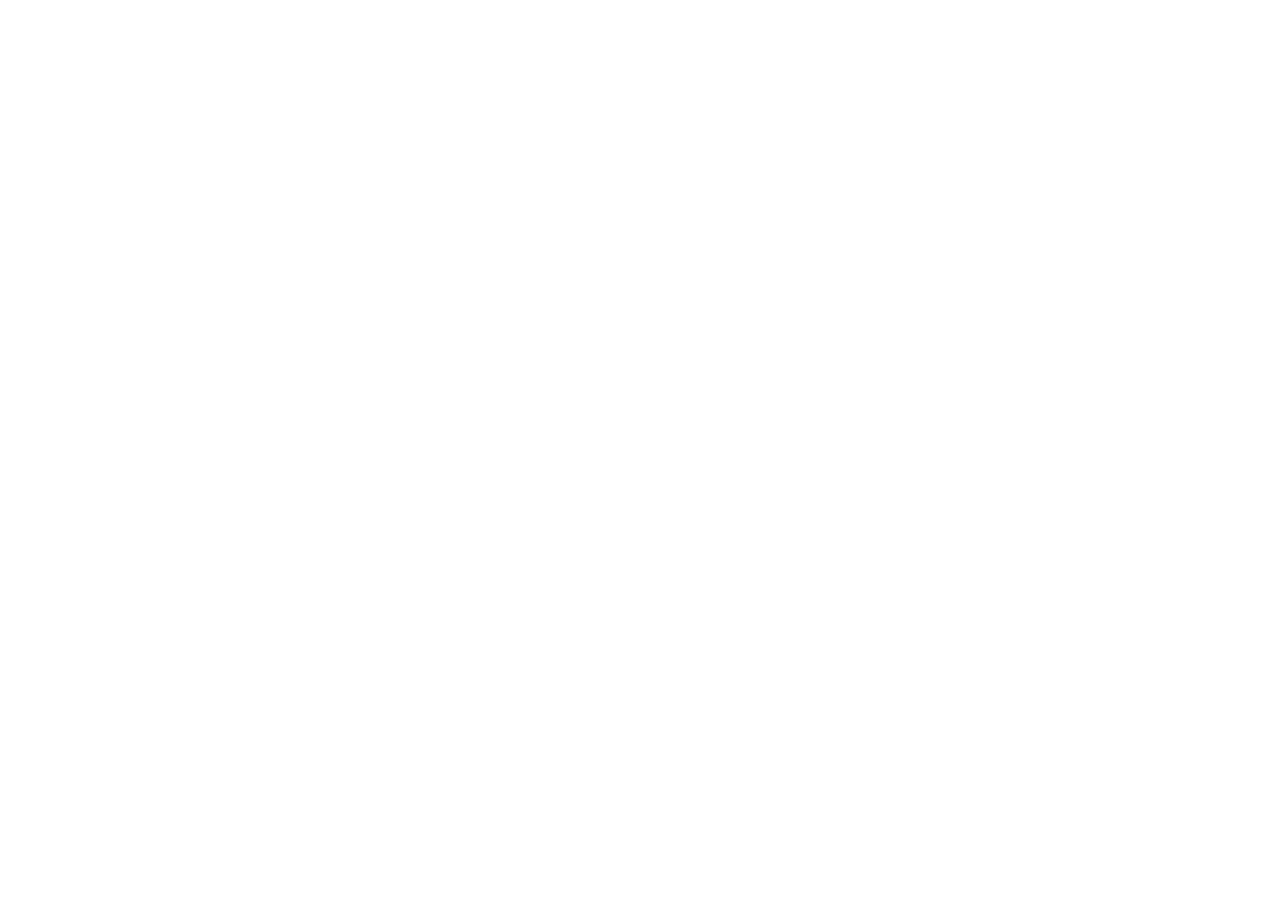
==== alan-web-with-poor-focus/index.html @ b879219f "add projects and new folder structure" ====
<!DOCTYPE html>
<html lang="en">
<head>
    <meta charset="UTF-8">
    <meta http-equiv="X-UA-Compatible" content="IE=edge">
    <meta name="viewport" content="width=device-width, initial-scale=1.0">
    <title>Imagine a website</title>
</head>
<body>
    
</body>
</html>
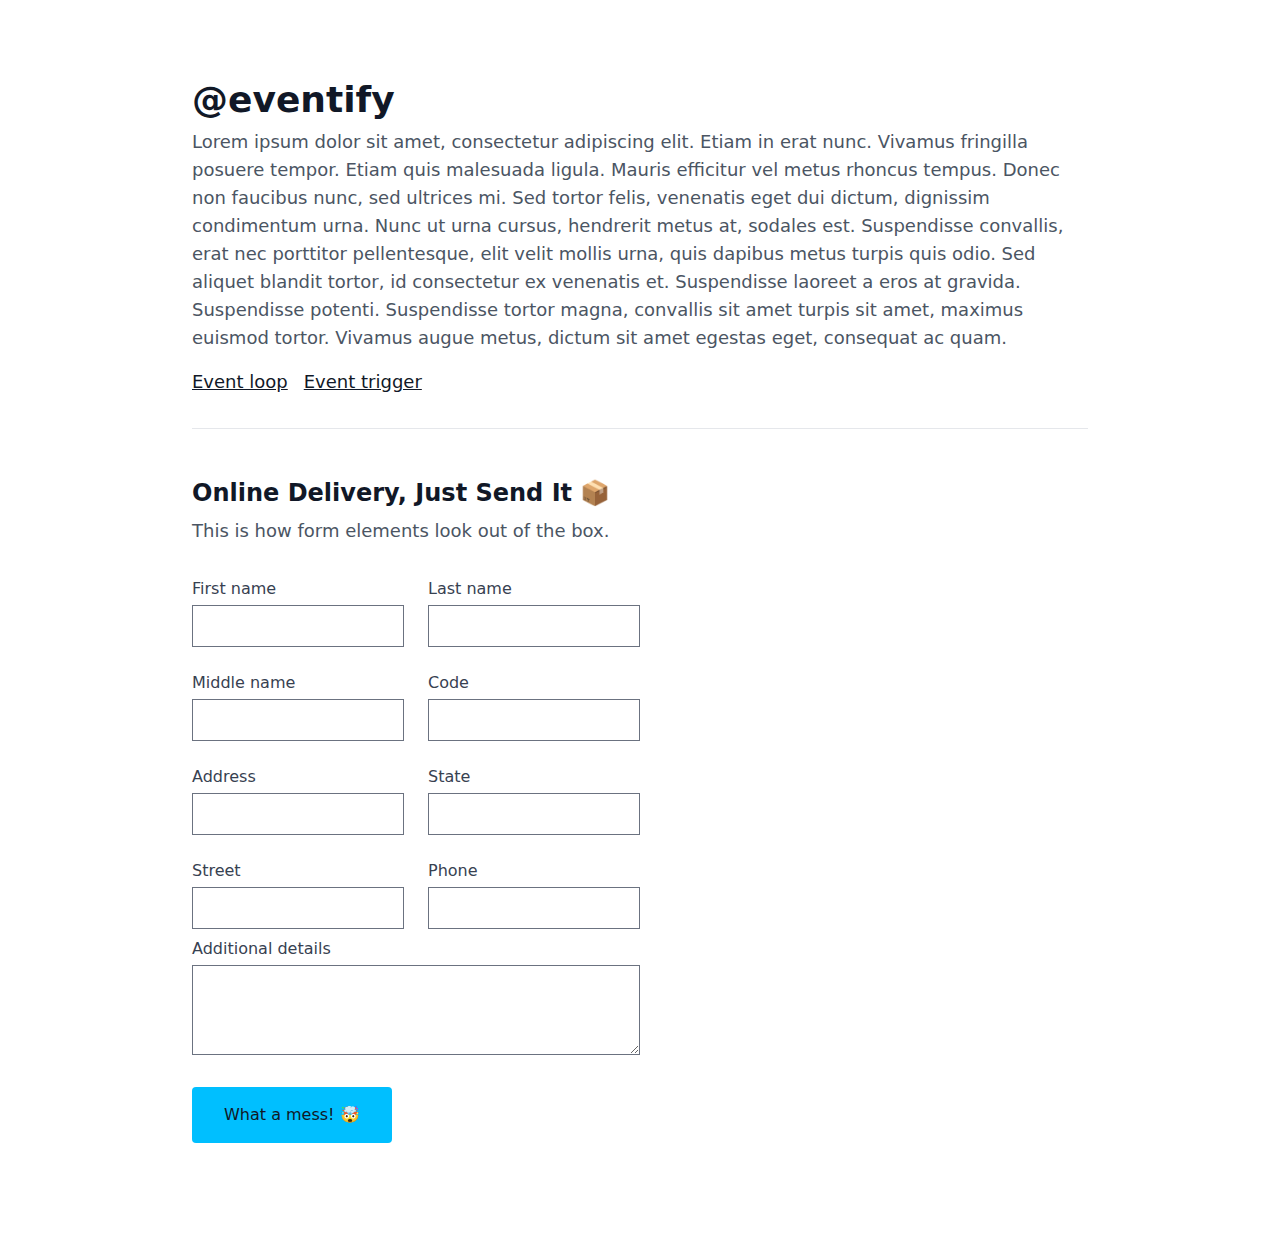
==== commit 71c63e07: "add alan-web-with-poor-focus v1" ====
--- a/alan-web-with-poor-focus/index.html
+++ b/alan-web-with-poor-focus/index.html
@@ -1,12 +1,88 @@
-<!DOCTYPE html>
-<html lang="en">
+<!doctype html>
+<html>
 <head>
-    <meta charset="UTF-8">
-    <meta http-equiv="X-UA-Compatible" content="IE=edge">
-    <meta name="viewport" content="width=device-width, initial-scale=1.0">
-    <title>Imagine a website</title>
+  <meta charset="UTF-8">
+  <meta name="viewport" content="width=device-width, initial-scale=1.0">
+  <link rel="stylesheet" href="tailwind.css">
+  <link rel="stylesheet" href="style.css">
 </head>
-<body>
-    
+<body data-new-gr-c-s-check-loaded="14.1087.0" data-gr-ext-installed="">
+    <div id="mainContentParent" class="antialiased text-gray-900 px-6">
+      <div class="max-w-xl mx-auto py-12 divide-y md:max-w-4xl">
+        <div class="py-8">
+          <h1 class="text-4xl font-bold">@eventify</h1>
+          <p class="mt-2 text-lg text-gray-600">
+            Lorem ipsum dolor sit amet, consectetur adipiscing elit. Etiam in erat nunc. Vivamus fringilla posuere tempor. Etiam quis malesuada ligula. Mauris efficitur vel metus rhoncus tempus. Donec non faucibus nunc, sed ultrices mi. Sed tortor felis, venenatis eget dui dictum, dignissim condimentum urna. Nunc ut urna cursus, hendrerit metus at, sodales est. Suspendisse convallis, erat nec porttitor pellentesque, elit velit mollis urna, quis dapibus metus turpis quis odio. Sed aliquet blandit tortor, id consectetur ex venenatis et. Suspendisse laoreet a eros at gravida. Suspendisse potenti. Suspendisse tortor magna, convallis sit amet turpis sit amet, maximus euismod tortor. Vivamus augue metus, dictum sit amet egestas eget, consequat ac quam.
+          </p>
+          <div class="mt-4 flex space-x-4">
+            <a class="text-lg underline" href="#">Event loop</a>
+            <a class="text-lg underline" href="#">Event trigger</a>
+          </div>
+        </div>
+        <div class="py-12">
+          <h2 class="text-2xl font-bold">Online Delivery, Just Send It 📦</h2>
+          <p class="mt-2 text-lg text-gray-600">This is how form elements look out of the box.</p>
+          <div class="mt-8 max-w-md">
+            <div class="grid grid-cols-2 gap-6">
+              <label class="block">
+                <span class="text-gray-700">First name</span>
+                <input type="text" class="mt-1 block w-full" placeholder="" tabindex="1">
+              </label>
+              <label class="block">
+                <span class="text-gray-700">Last name</span>
+                <input type="email" class="mt-1 block w-full" placeholder="" tabindex="5">
+              </label>
+              <label class="block">
+                <span class="text-gray-700">Middle name</span>
+                <input type="email" class="mt-1 block w-full" placeholder="" tabindex="2">
+              </label>
+              <label class="block">
+                <span class="text-gray-700">Code</span>
+                <input type="email" class="mt-1 block w-full" placeholder="" tabindex="6">
+              </label>
+              <label class="block">
+                <span class="text-gray-700">Address</span>
+                <input type="email" class="mt-1 block w-full" placeholder="" tabindex="3">
+              </label>
+              <label class="block">
+                <span class="text-gray-700">State</span>
+                <input type="email" class="mt-1 block w-full" placeholder="" tabindex="7">
+              </label>
+              <label class="block">
+                <span class="text-gray-700">Street</span>
+                <input type="email" class="mt-1 block w-full" placeholder="" tabindex="4">
+              </label>
+              <label class="block">
+                <span class="text-gray-700">Phone</span>
+                <input type="email" class="mt-1 block w-full" placeholder="" tabindex="8">
+              </label>
+
+            </div>
+            <div class="grid grid-cols-1 gap-6">
+                <div class="block">
+                  <div class="mt-2">
+                    <div>
+                        <label class="block">
+                            <span class="text-gray-700">Additional details</span>
+                            <textarea class="mt-1 block w-full" rows="3" tabindex="9"></textarea>
+                          </label>
+                    </div>
+                  </div>
+                </div>
+                <div class="block">
+                  <div class="mt-2">
+                    <div>
+                      <label class="inline-flex items-center">
+                          <button id="nextBtn" class="rounded-full" tabindex="10">What a mess! 🤯</button>
+                      </label>
+                    </div>
+                  </div>
+                </div>
+            </div>
+          </div>
+        </div>
+      </div>
+    </div>
+    <script src="script.js"></script>
 </body>
 </html>--- a/alan-web-with-poor-focus/style.css
+++ b/alan-web-with-poor-focus/style.css
@@ -0,0 +1,5 @@
+button.rounded-full {
+    background: deepskyblue;
+    padding: 1rem 2rem;
+    border-radius: 4px;
+  }